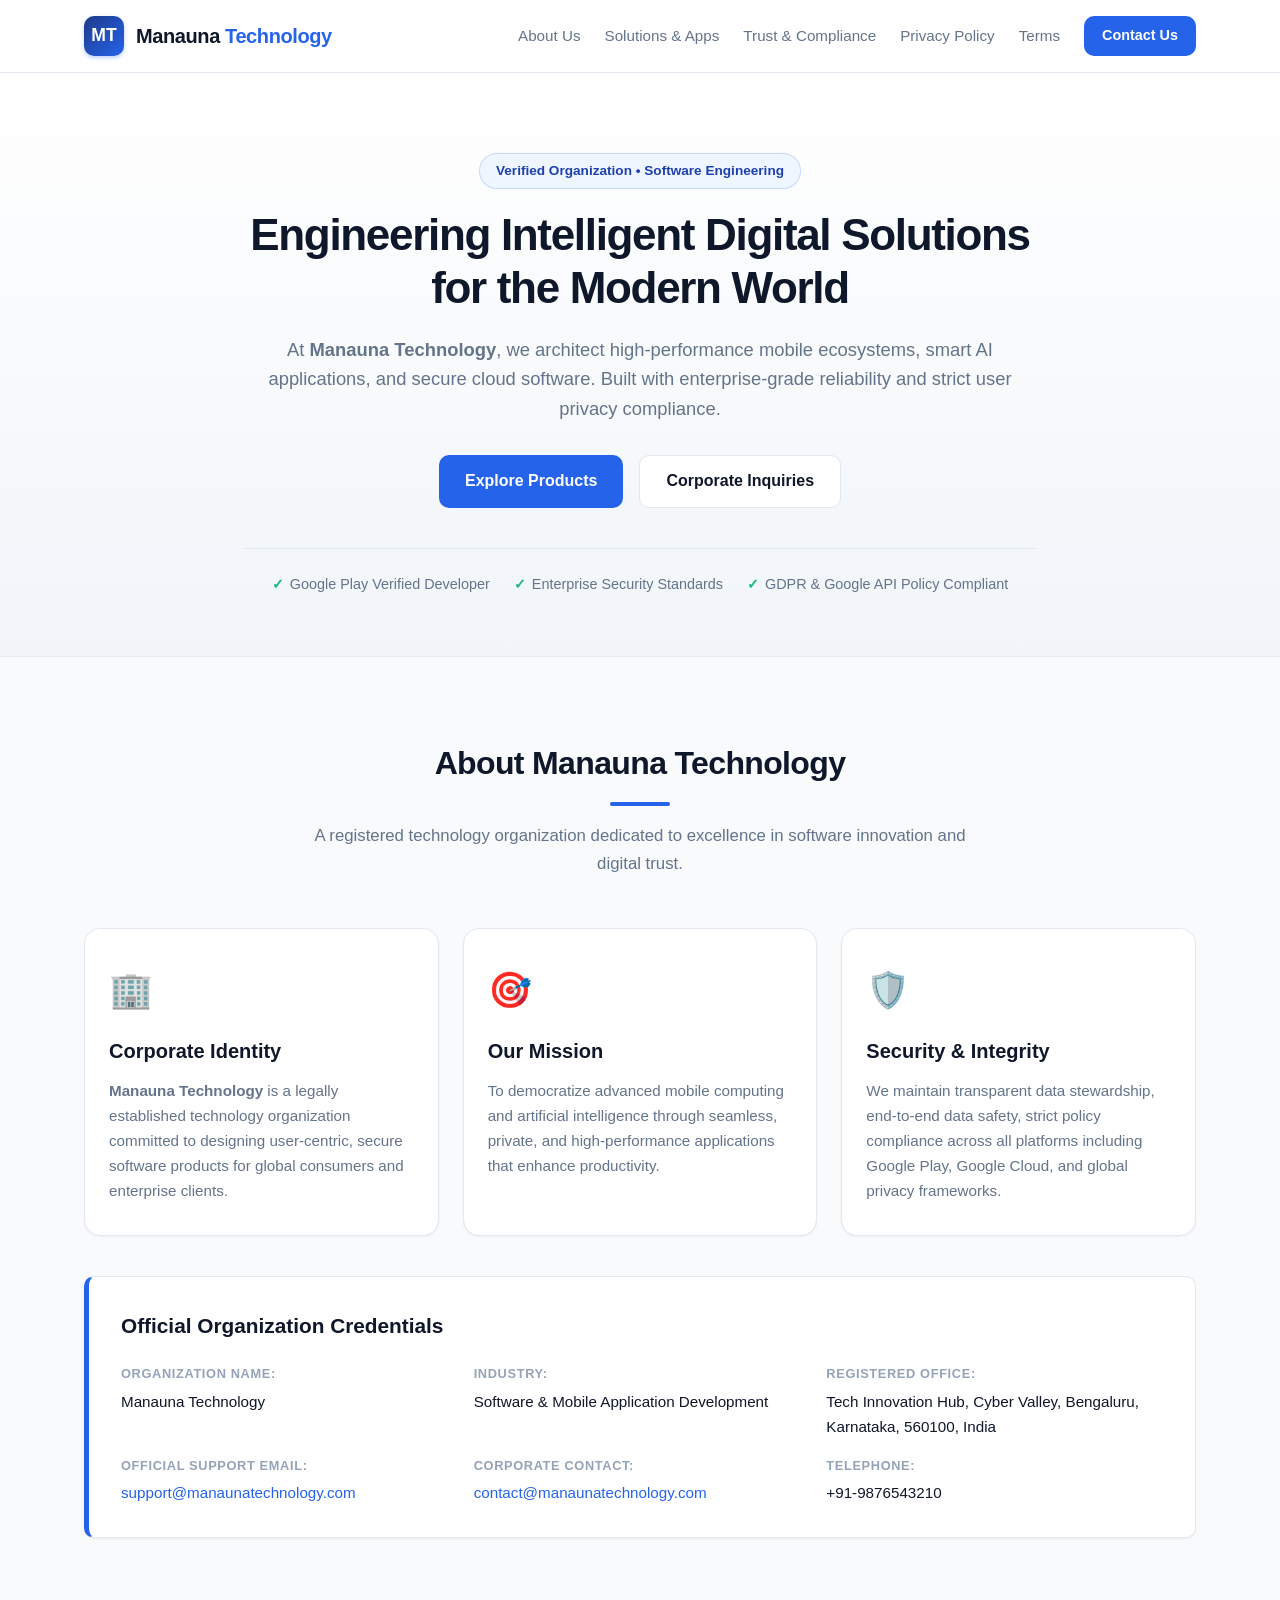
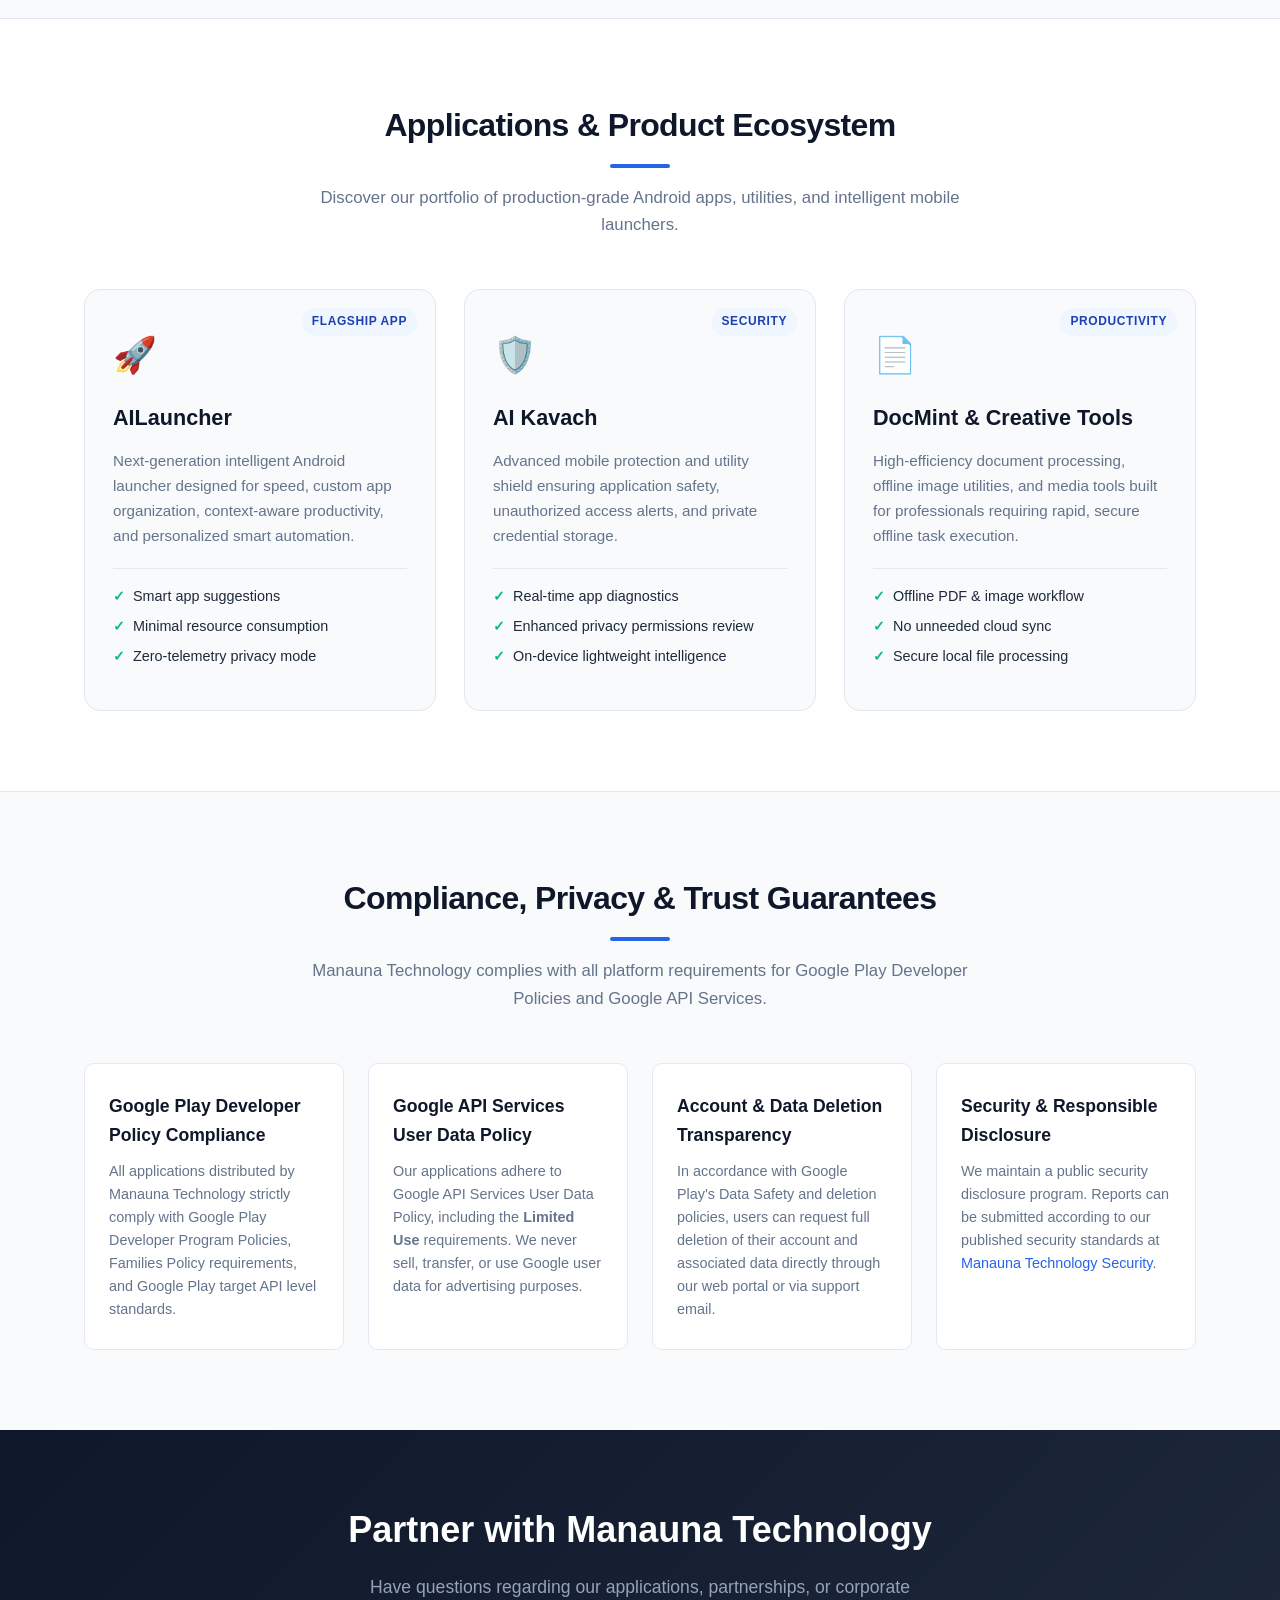
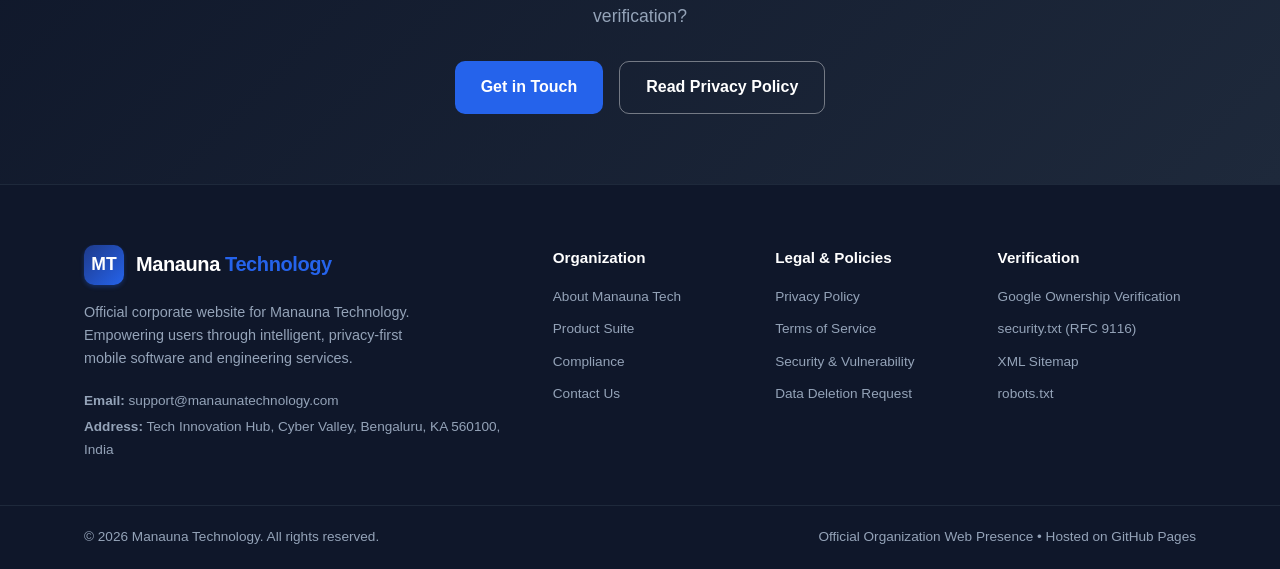
==== index.html @ 19953732 "Initial commit: Manauna Technology official website with Google Organization verification files" ====
<!DOCTYPE html>
<html lang="en">
<head>
  <meta charset="UTF-8">
  <meta name="viewport" content="width=device-width, initial-scale=1.0">
  <meta http-equiv="X-UA-Compatible" content="IE=edge">
  <title>Manauna Technology - Enterprise Software, AI & Mobile Innovation</title>
  <meta name="description" content="Manauna Technology is a leading technology organization specializing in next-generation mobile applications, AI-driven software, and robust enterprise solutions.">
  <meta name="keywords" content="Manauna Technology, Software Development, Mobile Apps, AI Solutions, Android Applications, Cloud Services">
  <meta name="author" content="Manauna Technology">
  <link rel="canonical" href="https://manojcse90.github.io/manauna-technology/">

  <!-- Google Site Verification (Replace content with your verification code from Google Search Console / Cloud) -->
  <meta name="google-site-verification" content="GOOGLE_VERIFICATION_CODE_PLACEHOLDER">

  <!-- Open Graph / Facebook -->
  <meta property="og:type" content="website">
  <meta property="og:url" content="https://manojcse90.github.io/manauna-technology/">
  <meta property="og:title" content="Manauna Technology - Official Corporate Website">
  <meta property="og:description" content="Official organization portal for Manauna Technology. Discover our digital solutions, mobile applications, and enterprise services.">
  <meta property="og:image" content="assets/images/og-banner.png">

  <!-- Twitter -->
  <meta property="twitter:card" content="summary_large_image">
  <meta property="twitter:url" content="https://manojcse90.github.io/manauna-technology/">
  <meta property="twitter:title" content="Manauna Technology - Enterprise Software & AI">
  <meta property="twitter:description" content="Official organization portal for Manauna Technology. Discover our digital solutions, mobile applications, and enterprise services.">

  <!-- Stylesheet -->
  <link rel="stylesheet" href="css/style.css">

  <!-- Schema.org Organization Structured Data for Google Recognition -->
  <script type="application/ld+json">
  {
    "@context": "https://schema.org",
    "@type": "Organization",
    "name": "Manauna Technology",
    "legalName": "Manauna Technology",
    "url": "https://manojcse90.github.io/manauna-technology/",
    "logo": "https://manojcse90.github.io/manauna-technology/assets/images/logo.png",
    "description": "Manauna Technology specializes in innovative mobile applications, AI platforms, and enterprise software engineering.",
    "email": "contact@manaunatechnology.com",
    "telephone": "+91-9876543210",
    "address": {
      "@type": "PostalAddress",
      "streetAddress": "Tech Innovation Hub, Cyber Valley",
      "addressLocality": "Bengaluru",
      "addressRegion": "Karnataka",
      "postalCode": "560100",
      "addressCountry": "IN"
    },
    "sameAs": [
      "https://github.com/ManojCSE90/manauna-technology"
    ],
    "contactPoint": [
      {
        "@type": "ContactPoint",
        "telephone": "+91-9876543210",
        "contactType": "customer service",
        "email": "support@manaunatechnology.com",
        "availableLanguage": ["English", "Hindi"]
      }
    ]
  }
  </script>
</head>
<body>
  <!-- Navigation Header -->
  <header class="navbar">
    <div class="container nav-container">
      <a href="index.html" class="brand-logo">
        <div class="logo-mark">MT</div>
        <div class="brand-name">Manauna <span>Technology</span></div>
      </a>
      <button class="nav-toggle" id="navToggle" aria-label="Toggle navigation">
        <span class="hamburger"></span>
      </button>
      <nav class="nav-menu" id="navMenu">
        <a href="#about" class="nav-link">About Us</a>
        <a href="#solutions" class="nav-link">Solutions & Apps</a>
        <a href="#compliance" class="nav-link">Trust & Compliance</a>
        <a href="privacy.html" class="nav-link">Privacy Policy</a>
        <a href="terms.html" class="nav-link">Terms</a>
        <a href="contact.html" class="nav-btn">Contact Us</a>
      </nav>
    </div>
  </header>

  <main>
    <!-- Hero Section -->
    <section class="hero-section">
      <div class="container hero-container">
        <div class="hero-badge">Verified Organization • Software Engineering</div>
        <h1 class="hero-title">Engineering Intelligent Digital Solutions for the Modern World</h1>
        <p class="hero-subtitle">
          At <strong>Manauna Technology</strong>, we architect high-performance mobile ecosystems, smart AI applications, and secure cloud software. Built with enterprise-grade reliability and strict user privacy compliance.
        </p>
        <div class="hero-actions">
          <a href="#solutions" class="btn btn-primary">Explore Products</a>
          <a href="contact.html" class="btn btn-secondary">Corporate Inquiries</a>
        </div>
        <div class="trust-strip">
          <div class="trust-item"><span class="check-icon">✓</span> Google Play Verified Developer</div>
          <div class="trust-item"><span class="check-icon">✓</span> Enterprise Security Standards</div>
          <div class="trust-item"><span class="check-icon">✓</span> GDPR & Google API Policy Compliant</div>
        </div>
      </div>
    </section>

    <!-- Organization Overview / About Us -->
    <section id="about" class="section about-section">
      <div class="container">
        <div class="section-header">
          <h2 class="section-title">About Manauna Technology</h2>
          <div class="title-underline"></div>
          <p class="section-subtitle">
            A registered technology organization dedicated to excellence in software innovation and digital trust.
          </p>
        </div>

        <div class="about-grid">
          <div class="about-card">
            <div class="card-icon">🏢</div>
            <h3>Corporate Identity</h3>
            <p>
              <strong>Manauna Technology</strong> is a legally established technology organization committed to designing user-centric, secure software products for global consumers and enterprise clients.
            </p>
          </div>
          <div class="about-card">
            <div class="card-icon">🎯</div>
            <h3>Our Mission</h3>
            <p>
              To democratize advanced mobile computing and artificial intelligence through seamless, private, and high-performance applications that enhance productivity.
            </p>
          </div>
          <div class="about-card">
            <div class="card-icon">🛡️</div>
            <h3>Security & Integrity</h3>
            <p>
              We maintain transparent data stewardship, end-to-end data safety, strict policy compliance across all platforms including Google Play, Google Cloud, and global privacy frameworks.
            </p>
          </div>
        </div>

        <!-- Corporate Facts Box -->
        <div class="corporate-info-box">
          <h3>Official Organization Credentials</h3>
          <div class="info-columns">
            <div class="info-item">
              <span class="info-label">Organization Name:</span>
              <span class="info-value">Manauna Technology</span>
            </div>
            <div class="info-item">
              <span class="info-label">Industry:</span>
              <span class="info-value">Software & Mobile Application Development</span>
            </div>
            <div class="info-item">
              <span class="info-label">Registered Office:</span>
              <span class="info-value">Tech Innovation Hub, Cyber Valley, Bengaluru, Karnataka, 560100, India</span>
            </div>
            <div class="info-item">
              <span class="info-label">Official Support Email:</span>
              <span class="info-value"><a href="mailto:support@manaunatechnology.com">support@manaunatechnology.com</a></span>
            </div>
            <div class="info-item">
              <span class="info-label">Corporate Contact:</span>
              <span class="info-value"><a href="mailto:contact@manaunatechnology.com">contact@manaunatechnology.com</a></span>
            </div>
            <div class="info-item">
              <span class="info-label">Telephone:</span>
              <span class="info-value">+91-9876543210</span>
            </div>
          </div>
        </div>
      </div>
    </section>

    <!-- Products & Solutions -->
    <section id="solutions" class="section solutions-section">
      <div class="container">
        <div class="section-header">
          <h2 class="section-title">Applications & Product Ecosystem</h2>
          <div class="title-underline"></div>
          <p class="section-subtitle">
            Discover our portfolio of production-grade Android apps, utilities, and intelligent mobile launchers.
          </p>
        </div>

        <div class="products-grid">
          <div class="product-card">
            <div class="product-badge">Flagship App</div>
            <div class="product-icon">🚀</div>
            <h3>AILauncher</h3>
            <p>
              Next-generation intelligent Android launcher designed for speed, custom app organization, context-aware productivity, and personalized smart automation.
            </p>
            <ul class="product-features">
              <li>Smart app suggestions</li>
              <li>Minimal resource consumption</li>
              <li>Zero-telemetry privacy mode</li>
            </ul>
          </div>

          <div class="product-card">
            <div class="product-badge">Security</div>
            <div class="product-icon">🛡️</div>
            <h3>AI Kavach</h3>
            <p>
              Advanced mobile protection and utility shield ensuring application safety, unauthorized access alerts, and private credential storage.
            </p>
            <ul class="product-features">
              <li>Real-time app diagnostics</li>
              <li>Enhanced privacy permissions review</li>
              <li>On-device lightweight intelligence</li>
            </ul>
          </div>

          <div class="product-card">
            <div class="product-badge">Productivity</div>
            <div class="product-icon">📄</div>
            <h3>DocMint & Creative Tools</h3>
            <p>
              High-efficiency document processing, offline image utilities, and media tools built for professionals requiring rapid, secure offline task execution.
            </p>
            <ul class="product-features">
              <li>Offline PDF & image workflow</li>
              <li>No unneeded cloud sync</li>
              <li>Secure local file processing</li>
            </ul>
          </div>
        </div>
      </div>
    </section>

    <!-- Google & Global Trust & Compliance -->
    <section id="compliance" class="section compliance-section">
      <div class="container">
        <div class="section-header">
          <h2 class="section-title">Compliance, Privacy & Trust Guarantees</h2>
          <div class="title-underline"></div>
          <p class="section-subtitle">
            Manauna Technology complies with all platform requirements for Google Play Developer Policies and Google API Services.
          </p>
        </div>

        <div class="compliance-grid">
          <div class="compliance-item">
            <h4>Google Play Developer Policy Compliance</h4>
            <p>
              All applications distributed by Manauna Technology strictly comply with Google Play Developer Program Policies, Families Policy requirements, and Google Play target API level standards.
            </p>
          </div>
          <div class="compliance-item">
            <h4>Google API Services User Data Policy</h4>
            <p>
              Our applications adhere to Google API Services User Data Policy, including the <strong>Limited Use</strong> requirements. We never sell, transfer, or use Google user data for advertising purposes.
            </p>
          </div>
          <div class="compliance-item">
            <h4>Account & Data Deletion Transparency</h4>
            <p>
              In accordance with Google Play's Data Safety and deletion policies, users can request full deletion of their account and associated data directly through our web portal or via support email.
            </p>
          </div>
          <div class="compliance-item">
            <h4>Security & Responsible Disclosure</h4>
            <p>
              We maintain a public security disclosure program. Reports can be submitted according to our published security standards at <a href="security.html">Manauna Technology Security</a>.
            </p>
          </div>
        </div>
      </div>
    </section>

    <!-- Call to Action -->
    <section class="cta-section">
      <div class="container cta-container">
        <h2>Partner with Manauna Technology</h2>
        <p>Have questions regarding our applications, partnerships, or corporate verification?</p>
        <div class="cta-buttons">
          <a href="contact.html" class="btn btn-primary">Get in Touch</a>
          <a href="privacy.html" class="btn btn-outline">Read Privacy Policy</a>
        </div>
      </div>
    </section>
  </main>

  <!-- Footer -->
  <footer class="footer">
    <div class="container footer-container">
      <div class="footer-brand">
        <div class="brand-logo">
          <div class="logo-mark">MT</div>
          <div class="brand-name">Manauna <span>Technology</span></div>
        </div>
        <p class="footer-desc">
          Official corporate website for Manauna Technology. Empowering users through intelligent, privacy-first mobile software and engineering services.
        </p>
        <div class="footer-contact-brief">
          <p><strong>Email:</strong> support@manaunatechnology.com</p>
          <p><strong>Address:</strong> Tech Innovation Hub, Cyber Valley, Bengaluru, KA 560100, India</p>
        </div>
      </div>

      <div class="footer-links">
        <div class="link-col">
          <h4>Organization</h4>
          <a href="#about">About Manauna Tech</a>
          <a href="#solutions">Product Suite</a>
          <a href="#compliance">Compliance</a>
          <a href="contact.html">Contact Us</a>
        </div>
        <div class="link-col">
          <h4>Legal & Policies</h4>
          <a href="privacy.html">Privacy Policy</a>
          <a href="terms.html">Terms of Service</a>
          <a href="security.html">Security & Vulnerability</a>
          <a href="privacy.html#data-deletion">Data Deletion Request</a>
        </div>
        <div class="link-col">
          <h4>Verification</h4>
          <a href="google-site-verification.html">Google Ownership Verification</a>
          <a href=".well-known/security.txt">security.txt (RFC 9116)</a>
          <a href="sitemap.xml">XML Sitemap</a>
          <a href="robots.txt">robots.txt</a>
        </div>
      </div>
    </div>

    <div class="footer-bottom">
      <div class="container footer-bottom-inner">
        <p>&copy; 2026 Manauna Technology. All rights reserved.</p>
        <p>Official Organization Web Presence • Hosted on GitHub Pages</p>
      </div>
    </div>
  </footer>

  <script src="js/main.js"></script>
</body>
</html>
---- css/style.css ----
/* ==========================================================================
   Manauna Technology - Enterprise Corporate Stylesheet
   Modern, Clean, High-Trust Responsive UI for Google Organization Verification
   ========================================================================== */

:root {
  --primary: #2563eb;
  --primary-hover: #1d4ed8;
  --primary-light: #eff6ff;
  --primary-dark: #1e40af;
  --secondary: #0f172a;
  --accent: #38bdf8;
  --text-main: #1e293b;
  --text-muted: #64748b;
  --text-light: #94a3b8;
  --bg-page: #f8fafc;
  --bg-card: #ffffff;
  --border-color: #e2e8f0;
  --border-focus: #93c5fd;
  --success: #10b981;
  --font-sans: -apple-system, BlinkMacSystemFont, "Segoe UI", Roboto, "Helvetica Neue", Arial, sans-serif;
  --shadow-sm: 0 1px 2px 0 rgba(0, 0, 0, 0.05);
  --shadow-md: 0 4px 6px -1px rgba(0, 0, 0, 0.1), 0 2px 4px -1px rgba(0, 0, 0, 0.06);
  --shadow-lg: 0 10px 15px -3px rgba(0, 0, 0, 0.1), 0 4px 6px -2px rgba(0, 0, 0, 0.05);
  --radius-sm: 6px;
  --radius-md: 10px;
  --radius-lg: 16px;
  --radius-full: 9999px;
  --transition: all 0.2s cubic-bezier(0.4, 0, 0.2, 1);
}

*, *::before, *::after {
  box-sizing: border-box;
  margin: 0;
  padding: 0;
}

body {
  font-family: var(--font-sans);
  background-color: var(--bg-page);
  color: var(--text-main);
  line-height: 1.65;
  -webkit-font-smoothing: antialiased;
}

a {
  color: var(--primary);
  text-decoration: none;
  transition: var(--transition);
}

a:hover {
  color: var(--primary-hover);
  text-decoration: underline;
}

img {
  max-width: 100%;
  display: block;
}

.container {
  width: 100%;
  max-width: 1160px;
  margin: 0 auto;
  padding: 0 24px;
}

/* ==========================================================================
   Header & Navbar
   ========================================================================== */
.navbar {
  position: sticky;
  top: 0;
  z-index: 100;
  background-color: rgba(255, 255, 255, 0.95);
  backdrop-filter: blur(8px);
  border-bottom: 1px solid var(--border-color);
  padding: 16px 0;
}

.nav-container {
  display: flex;
  align-items: center;
  justify-content: space-between;
}

.brand-logo {
  display: flex;
  align-items: center;
  gap: 12px;
  text-decoration: none;
}

.logo-mark {
  width: 40px;
  height: 40px;
  background: linear-gradient(135deg, #1e3a8a 0%, #2563eb 100%);
  color: #ffffff;
  font-weight: 800;
  font-size: 1.1rem;
  display: flex;
  align-items: center;
  justify-content: center;
  border-radius: var(--radius-md);
  box-shadow: 0 2px 4px rgba(37, 99, 235, 0.3);
}

.brand-name {
  font-size: 1.25rem;
  font-weight: 700;
  color: var(--secondary);
  letter-spacing: -0.02em;
}

.brand-name span {
  color: var(--primary);
  font-weight: 600;
}

.nav-menu {
  display: flex;
  align-items: center;
  gap: 24px;
}

.nav-link {
  font-size: 0.95rem;
  font-weight: 500;
  color: var(--text-muted);
}

.nav-link:hover, .nav-link.active {
  color: var(--primary);
  text-decoration: none;
}

.nav-btn {
  display: inline-flex;
  align-items: center;
  padding: 8px 18px;
  border-radius: var(--radius-md);
  background-color: var(--primary);
  color: #ffffff !important;
  font-weight: 600;
  font-size: 0.9rem;
  text-decoration: none !important;
  transition: var(--transition);
}

.nav-btn:hover {
  background-color: var(--primary-hover);
  box-shadow: var(--shadow-sm);
}

.nav-toggle {
  display: none;
  background: none;
  border: none;
  cursor: pointer;
  padding: 8px;
}

.hamburger {
  display: block;
  width: 24px;
  height: 2px;
  background-color: var(--secondary);
  position: relative;
  transition: var(--transition);
}

.hamburger::before, .hamburger::after {
  content: '';
  position: absolute;
  width: 24px;
  height: 2px;
  background-color: var(--secondary);
  left: 0;
  transition: var(--transition);
}

.hamburger::before { top: -6px; }
.hamburger::after { bottom: -6px; }

/* ==========================================================================
   Hero Section
   ========================================================================== */
.hero-section {
  padding: 80px 0 60px;
  background: linear-gradient(180deg, #ffffff 0%, #f1f5f9 100%);
  border-bottom: 1px solid var(--border-color);
  text-align: center;
}

.hero-container {
  max-width: 840px;
}

.hero-badge {
  display: inline-block;
  padding: 6px 16px;
  background-color: var(--primary-light);
  color: var(--primary-dark);
  font-size: 0.85rem;
  font-weight: 600;
  border-radius: var(--radius-full);
  margin-bottom: 20px;
  border: 1px solid rgba(37, 99, 235, 0.2);
}

.hero-title {
  font-size: 2.75rem;
  font-weight: 800;
  line-height: 1.2;
  letter-spacing: -0.03em;
  color: var(--secondary);
  margin-bottom: 20px;
}

.hero-subtitle {
  font-size: 1.15rem;
  color: var(--text-muted);
  line-height: 1.6;
  margin-bottom: 32px;
}

.hero-actions {
  display: flex;
  justify-content: center;
  gap: 16px;
  margin-bottom: 40px;
}

.btn {
  display: inline-flex;
  align-items: center;
  justify-content: center;
  padding: 12px 26px;
  font-size: 1rem;
  font-weight: 600;
  border-radius: var(--radius-md);
  cursor: pointer;
  border: none;
  transition: var(--transition);
  text-decoration: none !important;
}

.btn-primary {
  background-color: var(--primary);
  color: #ffffff;
}

.btn-primary:hover {
  background-color: var(--primary-hover);
  box-shadow: var(--shadow-md);
}

.btn-secondary {
  background-color: #ffffff;
  color: var(--secondary);
  border: 1px solid var(--border-color);
}

.btn-secondary:hover {
  background-color: #f8fafc;
  border-color: #cbd5e1;
}

.btn-outline {
  background-color: transparent;
  color: #ffffff;
  border: 1px solid rgba(255, 255, 255, 0.4);
}

.btn-outline:hover {
  background-color: rgba(255, 255, 255, 0.1);
  border-color: #ffffff;
}

.btn-block {
  width: 100%;
}

.trust-strip {
  display: flex;
  flex-wrap: wrap;
  justify-content: center;
  gap: 24px;
  padding-top: 24px;
  border-top: 1px solid var(--border-color);
}

.trust-item {
  font-size: 0.9rem;
  font-weight: 500;
  color: var(--text-muted);
  display: flex;
  align-items: center;
  gap: 6px;
}

.check-icon {
  color: var(--success);
  font-weight: bold;
}

/* ==========================================================================
   Sections General
   ========================================================================== */
.section {
  padding: 80px 0;
}

.section-header {
  text-align: center;
  max-width: 680px;
  margin: 0 auto 50px;
}

.section-title {
  font-size: 2rem;
  font-weight: 700;
  letter-spacing: -0.02em;
  color: var(--secondary);
  margin-bottom: 12px;
}

.title-underline {
  width: 60px;
  height: 4px;
  background-color: var(--primary);
  border-radius: 2px;
  margin: 0 auto 16px;
}

.section-subtitle {
  font-size: 1.05rem;
  color: var(--text-muted);
}

/* ==========================================================================
   About Section & Corporate Facts
   ========================================================================== */
.about-grid {
  display: grid;
  grid-template-columns: repeat(auto-fit, minmax(300px, 1fr));
  gap: 24px;
  margin-bottom: 40px;
}

.about-card {
  background-color: var(--bg-card);
  padding: 32px 24px;
  border-radius: var(--radius-lg);
  border: 1px solid var(--border-color);
  box-shadow: var(--shadow-sm);
  transition: var(--transition);
}

.about-card:hover {
  transform: translateY(-2px);
  box-shadow: var(--shadow-md);
}

.card-icon {
  font-size: 2.2rem;
  margin-bottom: 16px;
}

.about-card h3 {
  font-size: 1.25rem;
  font-weight: 700;
  color: var(--secondary);
  margin-bottom: 10px;
}

.about-card p {
  color: var(--text-muted);
  font-size: 0.95rem;
}

.corporate-info-box {
  background: #ffffff;
  border: 1px solid var(--border-color);
  border-left: 5px solid var(--primary);
  border-radius: var(--radius-md);
  padding: 32px;
  box-shadow: var(--shadow-sm);
}

.corporate-info-box h3 {
  font-size: 1.3rem;
  color: var(--secondary);
  margin-bottom: 20px;
}

.info-columns {
  display: grid;
  grid-template-columns: repeat(auto-fit, minmax(280px, 1fr));
  gap: 16px;
}

.info-item {
  display: flex;
  flex-direction: column;
  gap: 4px;
}

.info-label {
  font-size: 0.8rem;
  text-transform: uppercase;
  letter-spacing: 0.05em;
  font-weight: 700;
  color: var(--text-light);
}

.info-value {
  font-size: 0.95rem;
  font-weight: 500;
  color: var(--secondary);
}

/* ==========================================================================
   Solutions & Products
   ========================================================================== */
.solutions-section {
  background-color: #ffffff;
  border-top: 1px solid var(--border-color);
  border-bottom: 1px solid var(--border-color);
}

.products-grid {
  display: grid;
  grid-template-columns: repeat(auto-fit, minmax(320px, 1fr));
  gap: 28px;
}

.product-card {
  position: relative;
  background-color: var(--bg-page);
  padding: 36px 28px;
  border-radius: var(--radius-lg);
  border: 1px solid var(--border-color);
  display: flex;
  flex-direction: column;
}

.product-badge {
  position: absolute;
  top: 18px;
  right: 18px;
  background-color: var(--primary-light);
  color: var(--primary-dark);
  font-size: 0.75rem;
  font-weight: 700;
  text-transform: uppercase;
  letter-spacing: 0.05em;
  padding: 4px 10px;
  border-radius: var(--radius-full);
}

.product-icon {
  font-size: 2.2rem;
  margin-bottom: 16px;
}

.product-card h3 {
  font-size: 1.35rem;
  color: var(--secondary);
  margin-bottom: 12px;
}

.product-card p {
  color: var(--text-muted);
  font-size: 0.95rem;
  margin-bottom: 20px;
  flex-grow: 1;
}

.product-features {
  list-style: none;
  border-top: 1px solid var(--border-color);
  padding-top: 16px;
}

.product-features li {
  font-size: 0.9rem;
  color: var(--text-main);
  margin-bottom: 6px;
  position: relative;
  padding-left: 20px;
}

.product-features li::before {
  content: '✓';
  position: absolute;
  left: 0;
  color: var(--success);
  font-weight: bold;
}

/* ==========================================================================
   Compliance & Trust Section
   ========================================================================== */
.compliance-grid {
  display: grid;
  grid-template-columns: repeat(auto-fit, minmax(260px, 1fr));
  gap: 24px;
}

.compliance-item {
  background-color: #ffffff;
  padding: 28px 24px;
  border-radius: var(--radius-md);
  border: 1px solid var(--border-color);
}

.compliance-item h4 {
  font-size: 1.1rem;
  color: var(--secondary);
  margin-bottom: 10px;
}

.compliance-item p {
  font-size: 0.9rem;
  color: var(--text-muted);
  line-height: 1.6;
}

/* ==========================================================================
   CTA Section
   ========================================================================== */
.cta-section {
  background: linear-gradient(135deg, #0f172a 0%, #1e293b 100%);
  color: #ffffff;
  padding: 70px 0;
  text-align: center;
}

.cta-container h2 {
  font-size: 2.25rem;
  font-weight: 700;
  margin-bottom: 14px;
}

.cta-container p {
  font-size: 1.1rem;
  color: #94a3b8;
  max-width: 600px;
  margin: 0 auto 30px;
}

.cta-buttons {
  display: flex;
  justify-content: center;
  gap: 16px;
}

/* ==========================================================================
   Legal Pages Styling (Privacy, Terms, Security)
   ========================================================================== */
.page-content {
  padding: 60px 0 80px;
}

.legal-container {
  max-width: 860px;
}

.legal-header {
  margin-bottom: 40px;
  padding-bottom: 24px;
  border-bottom: 1px solid var(--border-color);
}

.badge {
  display: inline-block;
  font-size: 0.8rem;
  font-weight: 700;
  text-transform: uppercase;
  letter-spacing: 0.05em;
  padding: 4px 12px;
  background-color: var(--primary-light);
  color: var(--primary);
  border-radius: var(--radius-full);
  margin-bottom: 12px;
}

.legal-header h1 {
  font-size: 2.5rem;
  color: var(--secondary);
  margin-bottom: 8px;
}

.last-updated {
  color: var(--text-light);
  font-size: 0.9rem;
  margin-bottom: 16px;
}

.legal-intro {
  font-size: 1.1rem;
  color: var(--text-muted);
}

.legal-body {
  background-color: #ffffff;
  padding: 40px;
  border-radius: var(--radius-lg);
  border: 1px solid var(--border-color);
  box-shadow: var(--shadow-sm);
}

.legal-section {
  margin-bottom: 36px;
}

.legal-section:last-child {
  margin-bottom: 0;
}

.legal-section h2 {
  font-size: 1.4rem;
  color: var(--secondary);
  margin-bottom: 14px;
  padding-bottom: 6px;
  border-bottom: 1px solid #f1f5f9;
}

.legal-section p {
  color: var(--text-main);
  font-size: 0.95rem;
  margin-bottom: 14px;
}

.legal-section ul {
  margin: 0 0 16px 20px;
}

.legal-section li {
  color: var(--text-main);
  font-size: 0.95rem;
  margin-bottom: 8px;
}

.highlight-box, .compliance-highlight, .action-card, .contact-box {
  background-color: var(--bg-page);
  padding: 20px;
  border-radius: var(--radius-md);
  border: 1px solid var(--border-color);
  margin: 16px 0;
  font-size: 0.95rem;
}

.compliance-highlight {
  border-left: 4px solid var(--primary);
  background-color: var(--primary-light);
  color: var(--primary-dark);
}

.compliance-highlight p {
  color: var(--primary-dark);
  margin: 0;
  font-weight: 500;
}

.action-card {
  border-left: 4px solid var(--success);
}

.action-card h3 {
  font-size: 1.1rem;
  margin-bottom: 8px;
  color: var(--secondary);
}

/* ==========================================================================
   Contact Page Layout
   ========================================================================== */
.contact-layout {
  display: grid;
  grid-template-columns: 1fr 1fr;
  gap: 40px;
  margin-top: 40px;
}

.contact-info-panel h2 {
  font-size: 1.5rem;
  color: var(--secondary);
  margin-bottom: 12px;
}

.contact-desc {
  color: var(--text-muted);
  margin-bottom: 24px;
}

.contact-card-list {
  display: flex;
  flex-direction: column;
  gap: 16px;
}

.contact-card {
  background-color: #ffffff;
  padding: 20px;
  border-radius: var(--radius-md);
  border: 1px solid var(--border-color);
  display: flex;
  gap: 16px;
  align-items: flex-start;
}

.contact-icon {
  font-size: 1.6rem;
  line-height: 1;
}

.contact-card h4 {
  font-size: 1.05rem;
  color: var(--secondary);
  margin-bottom: 6px;
}

.contact-card p {
  font-size: 0.9rem;
  color: var(--text-muted);
  line-height: 1.5;
}

.form-container {
  background-color: #ffffff;
  padding: 36px;
  border-radius: var(--radius-lg);
  border: 1px solid var(--border-color);
  box-shadow: var(--shadow-sm);
}

.form-container h3 {
  font-size: 1.35rem;
  color: var(--secondary);
  margin-bottom: 6px;
}

.form-container > p {
  font-size: 0.9rem;
  color: var(--text-muted);
  margin-bottom: 24px;
}

.form-group {
  margin-bottom: 18px;
}

.form-group label {
  display: block;
  font-size: 0.85rem;
  font-weight: 600;
  color: var(--secondary);
  margin-bottom: 6px;
}

.form-group input,
.form-group select,
.form-group textarea {
  width: 100%;
  padding: 10px 14px;
  border: 1px solid var(--border-color);
  border-radius: var(--radius-md);
  font-family: inherit;
  font-size: 0.95rem;
  color: var(--text-main);
  background-color: #ffffff;
  transition: var(--transition);
}

.form-group input:focus,
.form-group select:focus,
.form-group textarea:focus {
  outline: none;
  border-color: var(--primary);
  box-shadow: 0 0 0 3px rgba(37, 99, 235, 0.15);
}

.form-feedback {
  margin-top: 16px;
  padding: 12px;
  border-radius: var(--radius-md);
  font-size: 0.9rem;
  display: none;
}

.form-feedback.success {
  display: block;
  background-color: #ecfdf5;
  color: #065f46;
  border: 1px solid #a7f3d0;
}

/* ==========================================================================
   Footer
   ========================================================================== */
.footer {
  background-color: var(--secondary);
  color: #94a3b8;
  padding: 60px 0 0;
  border-top: 1px solid #1e293b;
}

.footer-container {
  display: grid;
  grid-template-columns: 1.6fr 2.4fr;
  gap: 40px;
  padding-bottom: 40px;
}

.footer-brand .brand-logo {
  margin-bottom: 16px;
}

.footer-brand .brand-name {
  color: #ffffff;
}

.footer-desc {
  font-size: 0.9rem;
  line-height: 1.6;
  margin-bottom: 20px;
  max-width: 360px;
}

.footer-contact-brief p {
  font-size: 0.85rem;
  margin-bottom: 4px;
}

.footer-links {
  display: grid;
  grid-template-columns: repeat(auto-fit, minmax(140px, 1fr));
  gap: 24px;
}

.link-col h4 {
  font-size: 0.95rem;
  font-weight: 600;
  color: #ffffff;
  margin-bottom: 16px;
}

.link-col a {
  display: block;
  font-size: 0.85rem;
  color: #94a3b8;
  margin-bottom: 10px;
  text-decoration: none;
}

.link-col a:hover, .link-col a.active {
  color: #ffffff;
  text-decoration: underline;
}

.footer-bottom {
  border-top: 1px solid #1e293b;
  padding: 20px 0;
  font-size: 0.85rem;
}

.footer-bottom-inner {
  display: flex;
  justify-content: space-between;
  align-items: center;
  flex-wrap: wrap;
  gap: 12px;
}

/* ==========================================================================
   Responsive Breakpoints
   ========================================================================== */
@media (max-width: 900px) {
  .hero-title {
    font-size: 2.2rem;
  }
  .contact-layout {
    grid-template-columns: 1fr;
  }
  .footer-container {
    grid-template-columns: 1fr;
  }
}

@media (max-width: 768px) {
  .nav-menu {
    position: absolute;
    top: 100%;
    left: 0;
    right: 0;
    background-color: #ffffff;
    flex-direction: column;
    padding: 24px;
    gap: 16px;
    border-bottom: 1px solid var(--border-color);
    box-shadow: var(--shadow-lg);
    display: none;
  }
  
  .nav-menu.active {
    display: flex;
  }
  
  .nav-toggle {
    display: block;
  }
  
  .hero-section {
    padding: 50px 0 40px;
  }
  
  .hero-title {
    font-size: 1.85rem;
  }
  
  .legal-body {
    padding: 24px 16px;
  }
  
  .corporate-info-box {
    padding: 20px;
  }
}
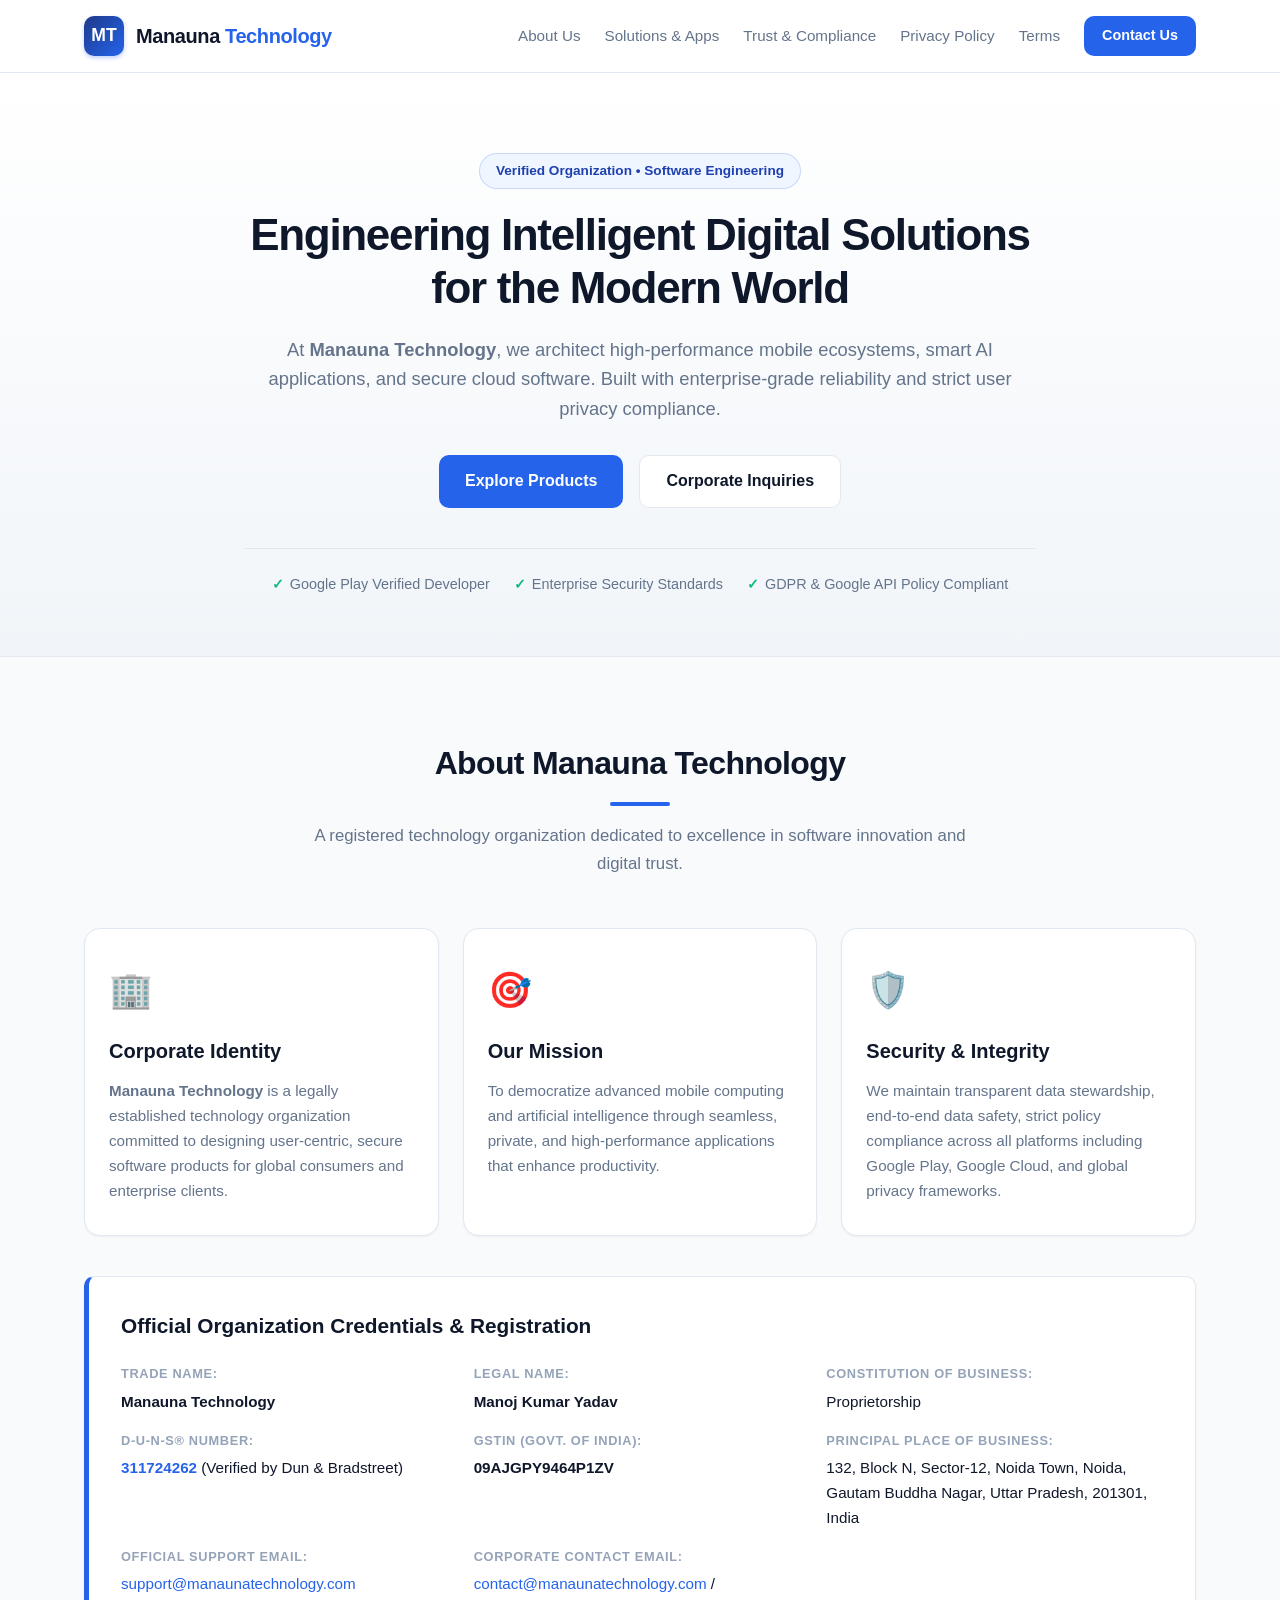
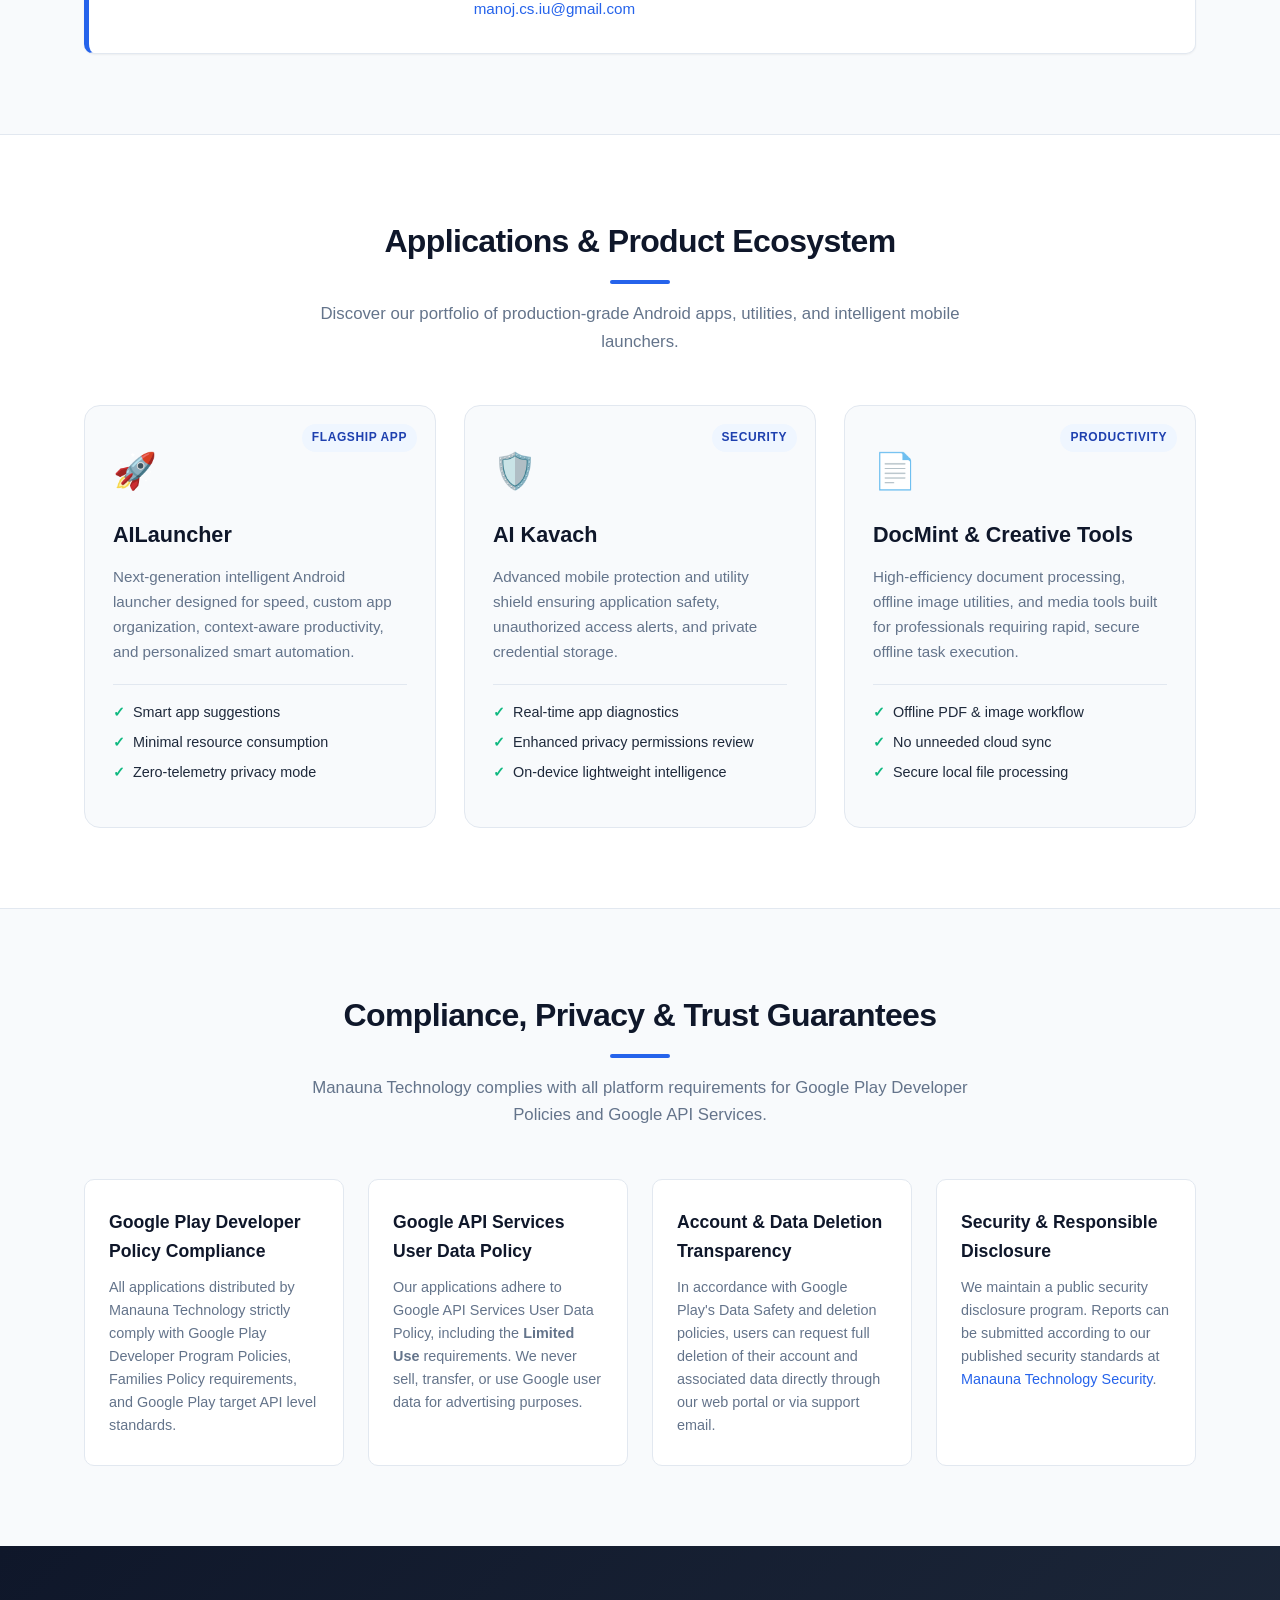
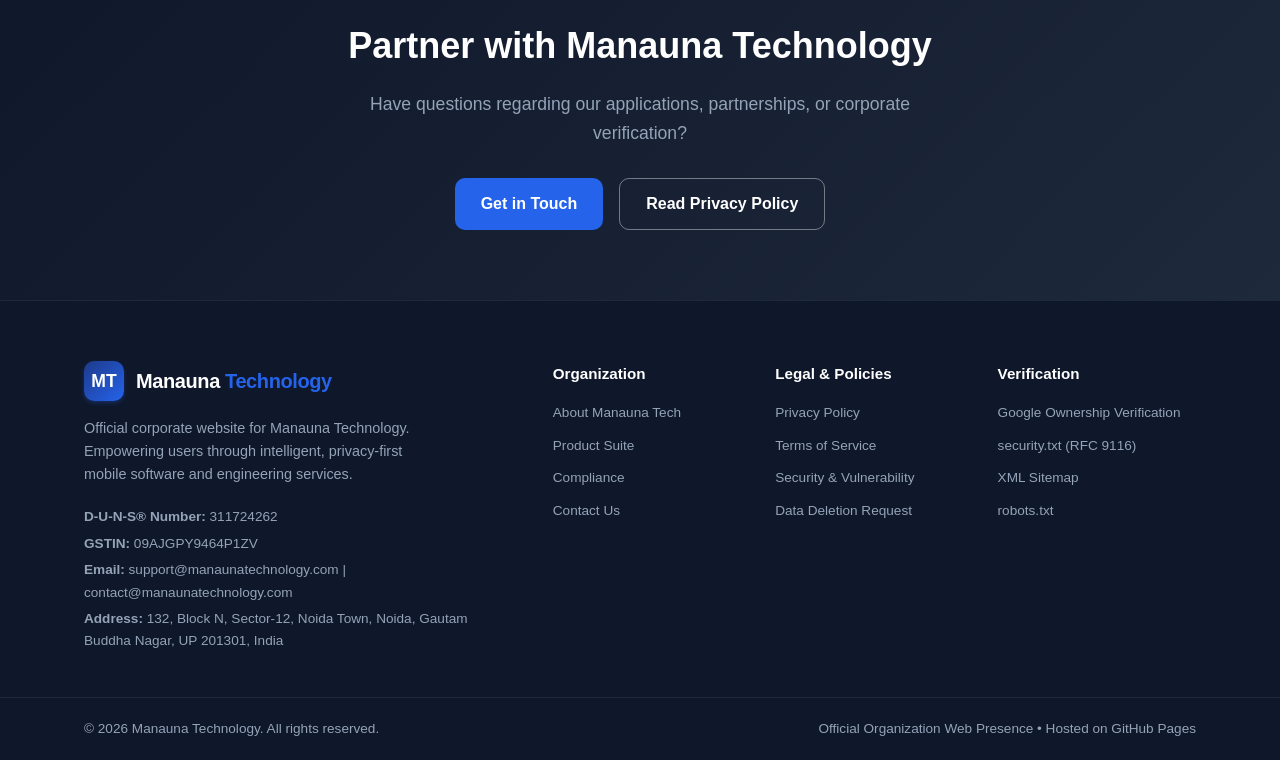
==== commit ca4fad22: "Update official legal details: GSTIN 09AJGPY9464P1ZV, D-U-N-S 311724262, and registered Noida addres" ====
--- a/index.html
+++ b/index.html
@@ -35,18 +35,26 @@
     "@context": "https://schema.org",
     "@type": "Organization",
     "name": "Manauna Technology",
-    "legalName": "Manauna Technology",
+    "legalName": "Manoj Kumar Yadav",
+    "alternateName": "Manauna Technology",
     "url": "https://manojcse90.github.io/manauna-technology/",
     "logo": "https://manojcse90.github.io/manauna-technology/assets/images/logo.png",
-    "description": "Manauna Technology specializes in innovative mobile applications, AI platforms, and enterprise software engineering.",
+    "description": "Manauna Technology is a registered software and mobile application organization specializing in Android apps, intelligent utilities, and AI-driven platforms.",
+    "taxID": "09AJGPY9464P1ZV",
+    "duns": "311724262",
+    "founder": {
+      "@type": "Person",
+      "name": "Manoj Kumar Yadav",
+      "jobTitle": "Proprietor"
+    },
     "email": "contact@manaunatechnology.com",
-    "telephone": "+91-9876543210",
     "address": {
       "@type": "PostalAddress",
-      "streetAddress": "Tech Innovation Hub, Cyber Valley",
-      "addressLocality": "Bengaluru",
-      "addressRegion": "Karnataka",
-      "postalCode": "560100",
+      "streetAddress": "132, Block N, Sector-12, Noida Town",
+      "addressLocality": "Noida",
+      "district": "Gautam Buddha Nagar",
+      "addressRegion": "Uttar Pradesh",
+      "postalCode": "201301",
       "addressCountry": "IN"
     },
     "sameAs": [
@@ -55,8 +63,7 @@
     "contactPoint": [
       {
         "@type": "ContactPoint",
-        "telephone": "+91-9876543210",
-        "contactType": "customer service",
+        "contactType": "customer support",
         "email": "support@manaunatechnology.com",
         "availableLanguage": ["English", "Hindi"]
       }
@@ -144,31 +151,39 @@
 
         <!-- Corporate Facts Box -->
         <div class="corporate-info-box">
-          <h3>Official Organization Credentials</h3>
+          <h3>Official Organization Credentials & Registration</h3>
           <div class="info-columns">
             <div class="info-item">
-              <span class="info-label">Organization Name:</span>
-              <span class="info-value">Manauna Technology</span>
-            </div>
-            <div class="info-item">
-              <span class="info-label">Industry:</span>
-              <span class="info-value">Software & Mobile Application Development</span>
-            </div>
-            <div class="info-item">
-              <span class="info-label">Registered Office:</span>
-              <span class="info-value">Tech Innovation Hub, Cyber Valley, Bengaluru, Karnataka, 560100, India</span>
+              <span class="info-label">Trade Name:</span>
+              <span class="info-value"><strong>Manauna Technology</strong></span>
+            </div>
+            <div class="info-item">
+              <span class="info-label">Legal Name:</span>
+              <span class="info-value"><strong>Manoj Kumar Yadav</strong></span>
+            </div>
+            <div class="info-item">
+              <span class="info-label">Constitution of Business:</span>
+              <span class="info-value">Proprietorship</span>
+            </div>
+            <div class="info-item">
+              <span class="info-label">D-U-N-S® Number:</span>
+              <span class="info-value"><strong style="color: var(--primary);">311724262</strong> (Verified by Dun & Bradstreet)</span>
+            </div>
+            <div class="info-item">
+              <span class="info-label">GSTIN (Govt. of India):</span>
+              <span class="info-value"><strong>09AJGPY9464P1ZV</strong></span>
+            </div>
+            <div class="info-item">
+              <span class="info-label">Principal Place of Business:</span>
+              <span class="info-value">132, Block N, Sector-12, Noida Town, Noida, Gautam Buddha Nagar, Uttar Pradesh, 201301, India</span>
             </div>
             <div class="info-item">
               <span class="info-label">Official Support Email:</span>
               <span class="info-value"><a href="mailto:support@manaunatechnology.com">support@manaunatechnology.com</a></span>
             </div>
             <div class="info-item">
-              <span class="info-label">Corporate Contact:</span>
-              <span class="info-value"><a href="mailto:contact@manaunatechnology.com">contact@manaunatechnology.com</a></span>
-            </div>
-            <div class="info-item">
-              <span class="info-label">Telephone:</span>
-              <span class="info-value">+91-9876543210</span>
+              <span class="info-label">Corporate Contact Email:</span>
+              <span class="info-value"><a href="mailto:contact@manaunatechnology.com">contact@manaunatechnology.com</a> / <a href="mailto:manoj.cs.iu@gmail.com">manoj.cs.iu@gmail.com</a></span>
             </div>
           </div>
         </div>
@@ -297,8 +312,10 @@
           Official corporate website for Manauna Technology. Empowering users through intelligent, privacy-first mobile software and engineering services.
         </p>
         <div class="footer-contact-brief">
-          <p><strong>Email:</strong> support@manaunatechnology.com</p>
-          <p><strong>Address:</strong> Tech Innovation Hub, Cyber Valley, Bengaluru, KA 560100, India</p>
+          <p><strong>D-U-N-S® Number:</strong> 311724262</p>
+          <p><strong>GSTIN:</strong> 09AJGPY9464P1ZV</p>
+          <p><strong>Email:</strong> support@manaunatechnology.com | contact@manaunatechnology.com</p>
+          <p><strong>Address:</strong> 132, Block N, Sector-12, Noida Town, Noida, Gautam Buddha Nagar, UP 201301, India</p>
         </div>
       </div>
 
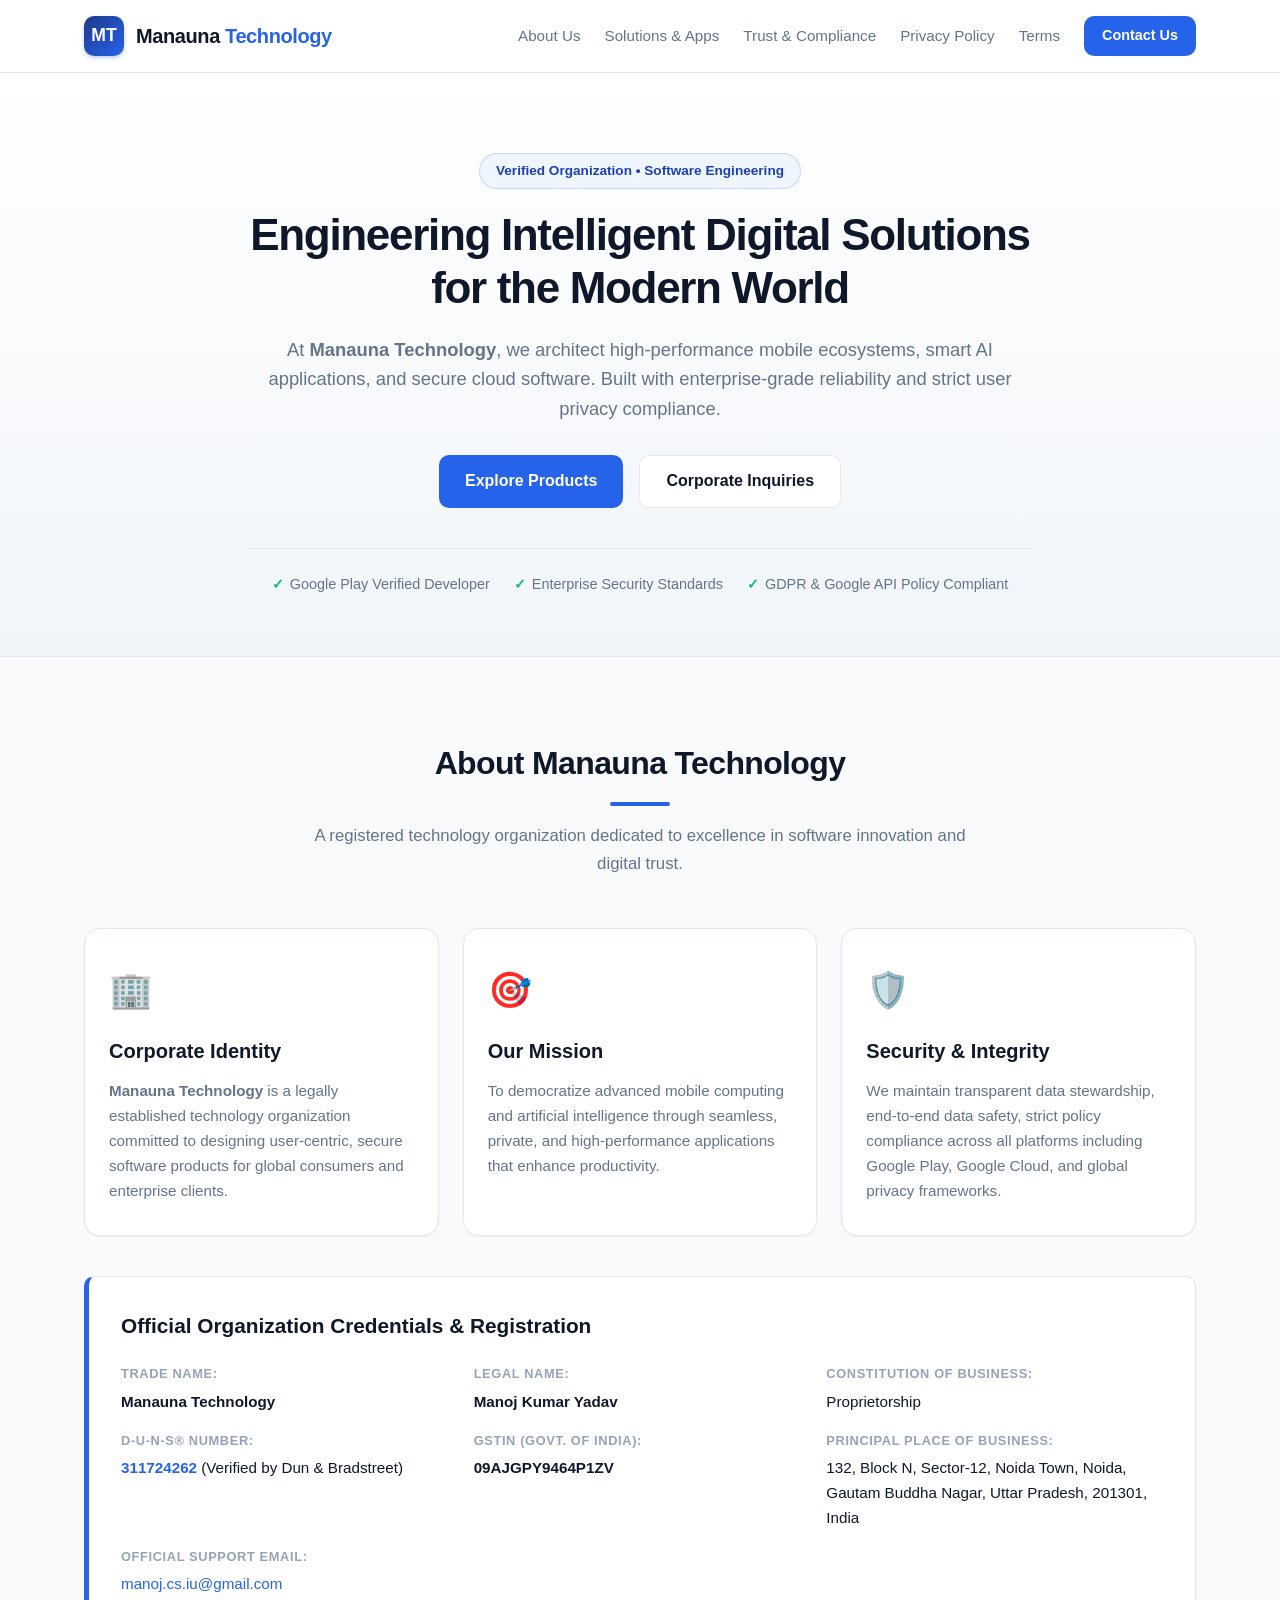
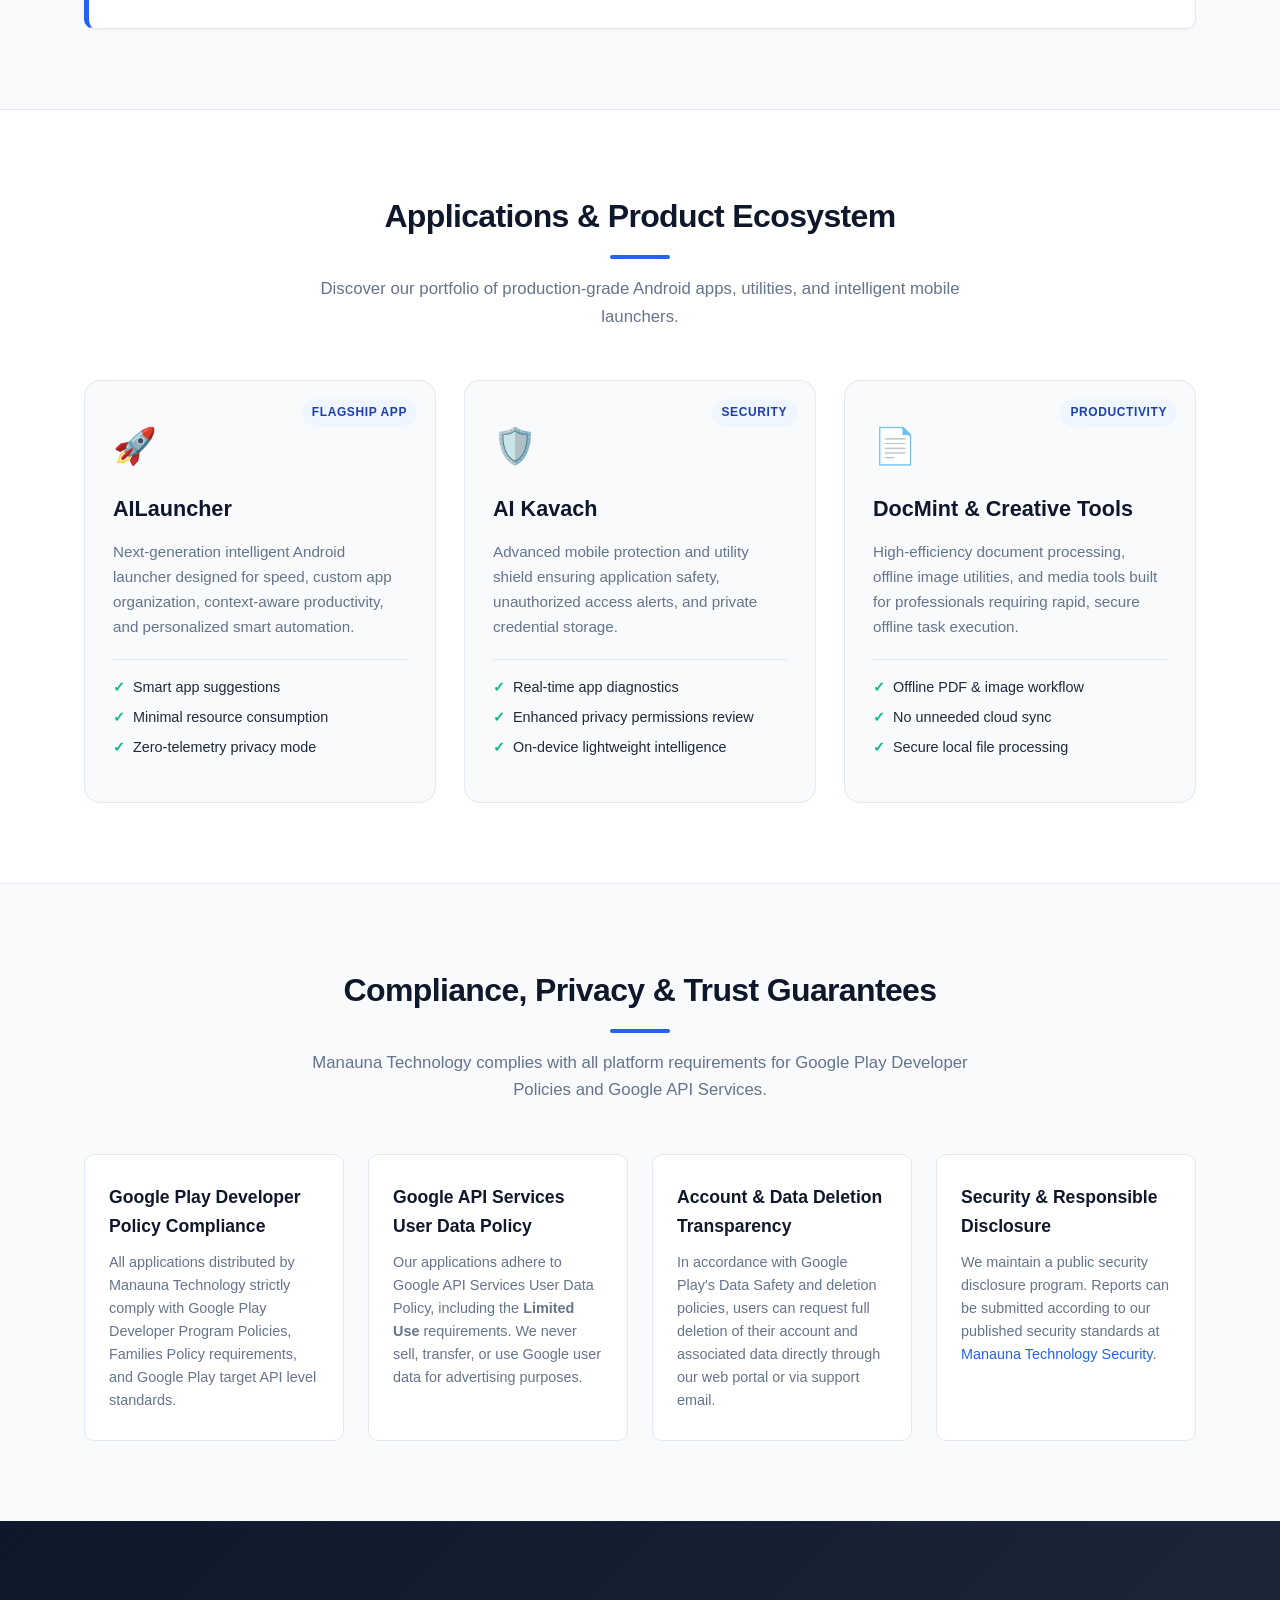
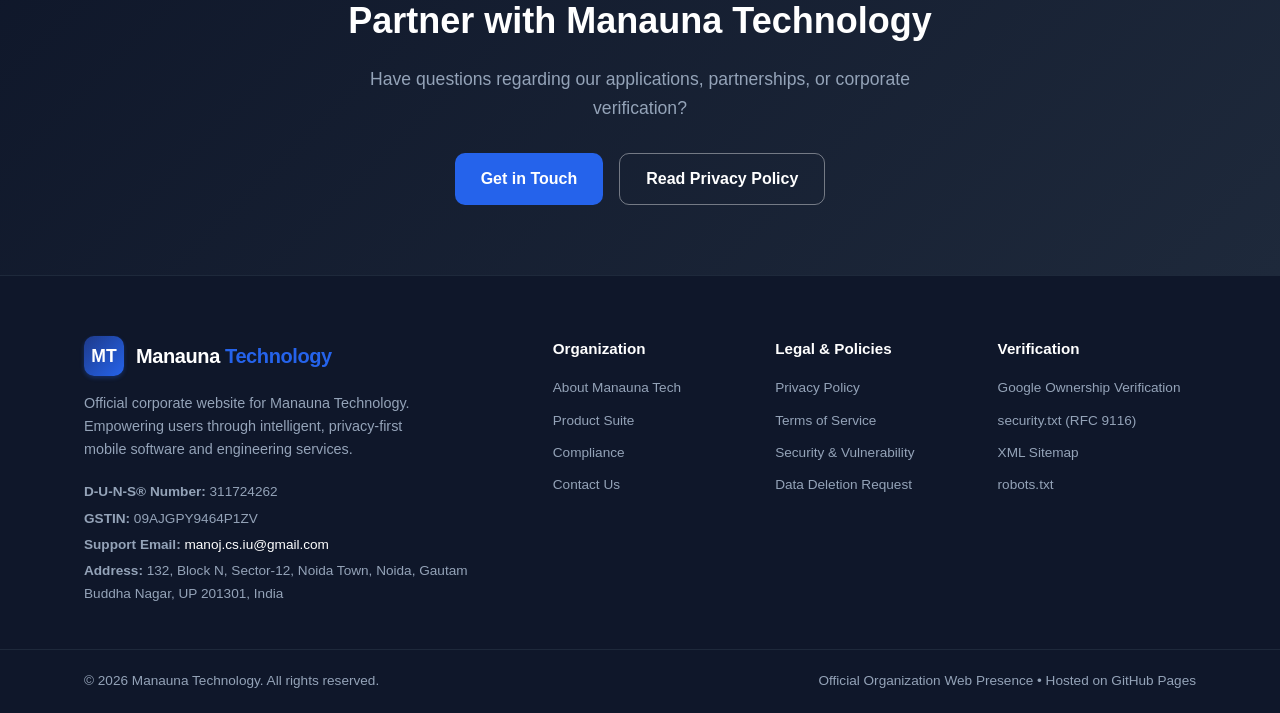
==== commit 218e9ba5: "Update support email to manoj.cs.iu@gmail.com across all pages and schemas" ====
--- a/index.html
+++ b/index.html
@@ -47,7 +47,7 @@
       "name": "Manoj Kumar Yadav",
       "jobTitle": "Proprietor"
     },
-    "email": "contact@manaunatechnology.com",
+    "email": "manoj.cs.iu@gmail.com",
     "address": {
       "@type": "PostalAddress",
       "streetAddress": "132, Block N, Sector-12, Noida Town",
@@ -64,7 +64,7 @@
       {
         "@type": "ContactPoint",
         "contactType": "customer support",
-        "email": "support@manaunatechnology.com",
+        "email": "manoj.cs.iu@gmail.com",
         "availableLanguage": ["English", "Hindi"]
       }
     ]
@@ -179,11 +179,7 @@
             </div>
             <div class="info-item">
               <span class="info-label">Official Support Email:</span>
-              <span class="info-value"><a href="mailto:support@manaunatechnology.com">support@manaunatechnology.com</a></span>
-            </div>
-            <div class="info-item">
-              <span class="info-label">Corporate Contact Email:</span>
-              <span class="info-value"><a href="mailto:contact@manaunatechnology.com">contact@manaunatechnology.com</a> / <a href="mailto:manoj.cs.iu@gmail.com">manoj.cs.iu@gmail.com</a></span>
+              <span class="info-value"><a href="mailto:manoj.cs.iu@gmail.com">manoj.cs.iu@gmail.com</a></span>
             </div>
           </div>
         </div>
@@ -314,7 +310,7 @@
         <div class="footer-contact-brief">
           <p><strong>D-U-N-S® Number:</strong> 311724262</p>
           <p><strong>GSTIN:</strong> 09AJGPY9464P1ZV</p>
-          <p><strong>Email:</strong> support@manaunatechnology.com | contact@manaunatechnology.com</p>
+          <p><strong>Support Email:</strong> <a href="mailto:manoj.cs.iu@gmail.com" style="color:#ffffff;">manoj.cs.iu@gmail.com</a></p>
           <p><strong>Address:</strong> 132, Block N, Sector-12, Noida Town, Noida, Gautam Buddha Nagar, UP 201301, India</p>
         </div>
       </div>
